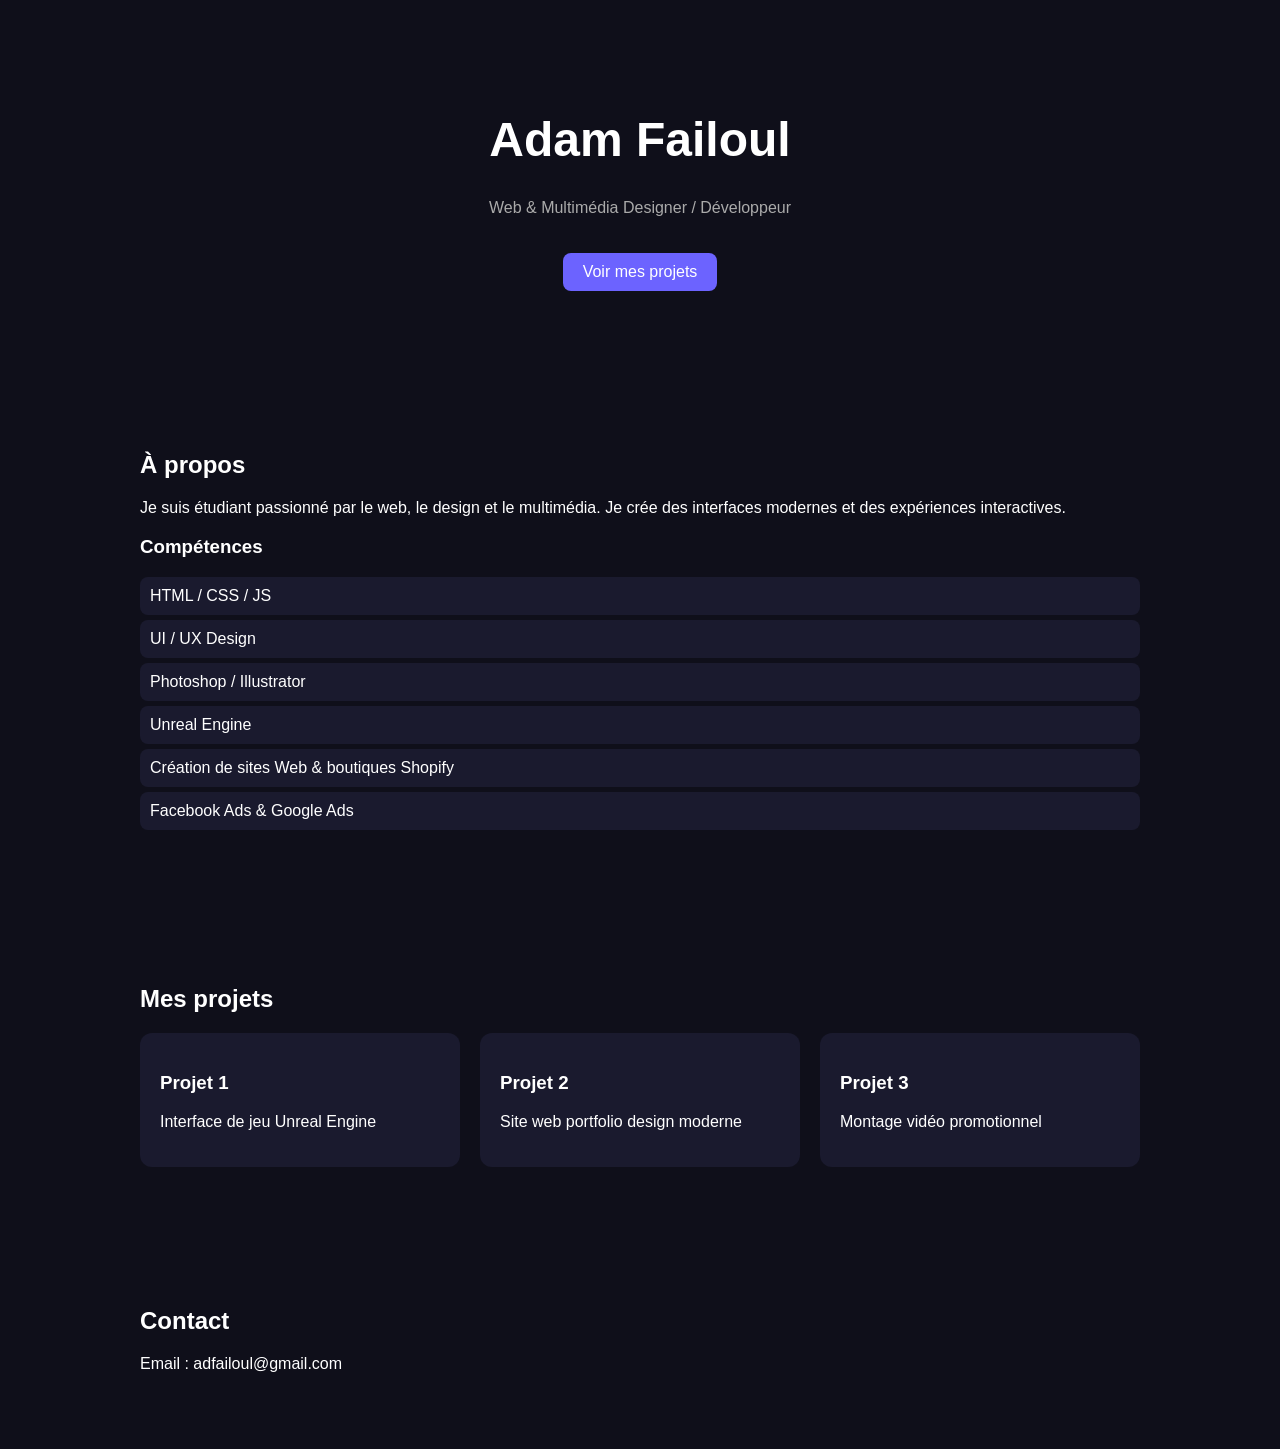
==== index.html @ f7f746c8 "Add files via upload" ====
<!DOCTYPE html>
<html lang="fr">
<head>
  <meta charset="UTF-8">
  <meta name="viewport" content="width=device-width, initial-scale=1.0">
  <title>Mon Portfolio</title>
  <link rel="stylesheet" href="style.css">
</head>

<body>

<header>
  <h1>Adam Failoul</h1>
  <p>Web & Multimédia Designer / Développeur</p>
  <a href="#projects" class="btn">Voir mes projets</a>
</header>

<section id="about">
  <h2>À propos</h2>
  <p>
    Je suis étudiant passionné par le web, le design et le multimédia.
    Je crée des interfaces modernes et des expériences interactives.
  </p>

  <h3>Compétences</h3>
  <ul>
    <li>HTML / CSS / JS</li>
    <li>UI / UX Design</li>
    <li>Photoshop / Illustrator</li>
    <li>Unreal Engine </li>
    <li>Création de sites Web & boutiques Shopify </li>
    <li>Facebook Ads & Google Ads </li>

  </ul>
</section>

<section id="projects">
  <h2>Mes projets</h2>

  <div class="grid">

    <div class="card">
      <h3>Projet 1</h3>
      <p>Interface de jeu Unreal Engine</p>
    </div>

    <div class="card">
      <h3>Projet 2</h3>
      <p>Site web portfolio design moderne</p>
    </div>

    <div class="card">
      <h3>Projet 3</h3>
      <p>Montage vidéo promotionnel</p>
    </div>

  </div>
</section>

<section id="contact">
  <h2>Contact</h2>
  <p>Email : adfailoul@gmail.com</p>
</section>

</body>
</html>
---- style.css ----
body {
  margin: 0;
  font-family: Arial, sans-serif;
  background: #0f0f1a;
  color: white;
}

/* HEADER */
header {
  text-align: center;
  padding: 80px 20px;
}

header h1 {
  font-size: 3em;
}

header p {
  color: #aaa;
}

.btn {
  display: inline-block;
  margin-top: 20px;
  padding: 10px 20px;
  background: #6c63ff;
  color: white;
  text-decoration: none;
  border-radius: 8px;
}

/* SECTIONS */
section {
  padding: 60px 20px;
  max-width: 1000px;
  margin: auto;
}

/* PROJECT GRID */
.grid {
  display: grid;
  grid-template-columns: repeat(auto-fit, minmax(250px, 1fr));
  gap: 20px;
}

.card {
  background: #1a1a2e;
  padding: 20px;
  border-radius: 12px;
  transition: 0.3s;
}

.card:hover {
  transform: translateY(-5px);
  background: #222244;
}

/* LIST */
ul {
  list-style: none;
  padding: 0;
}

ul li {
  background: #1a1a2e;
  margin: 5px 0;
  padding: 10px;
  border-radius: 8px;
}
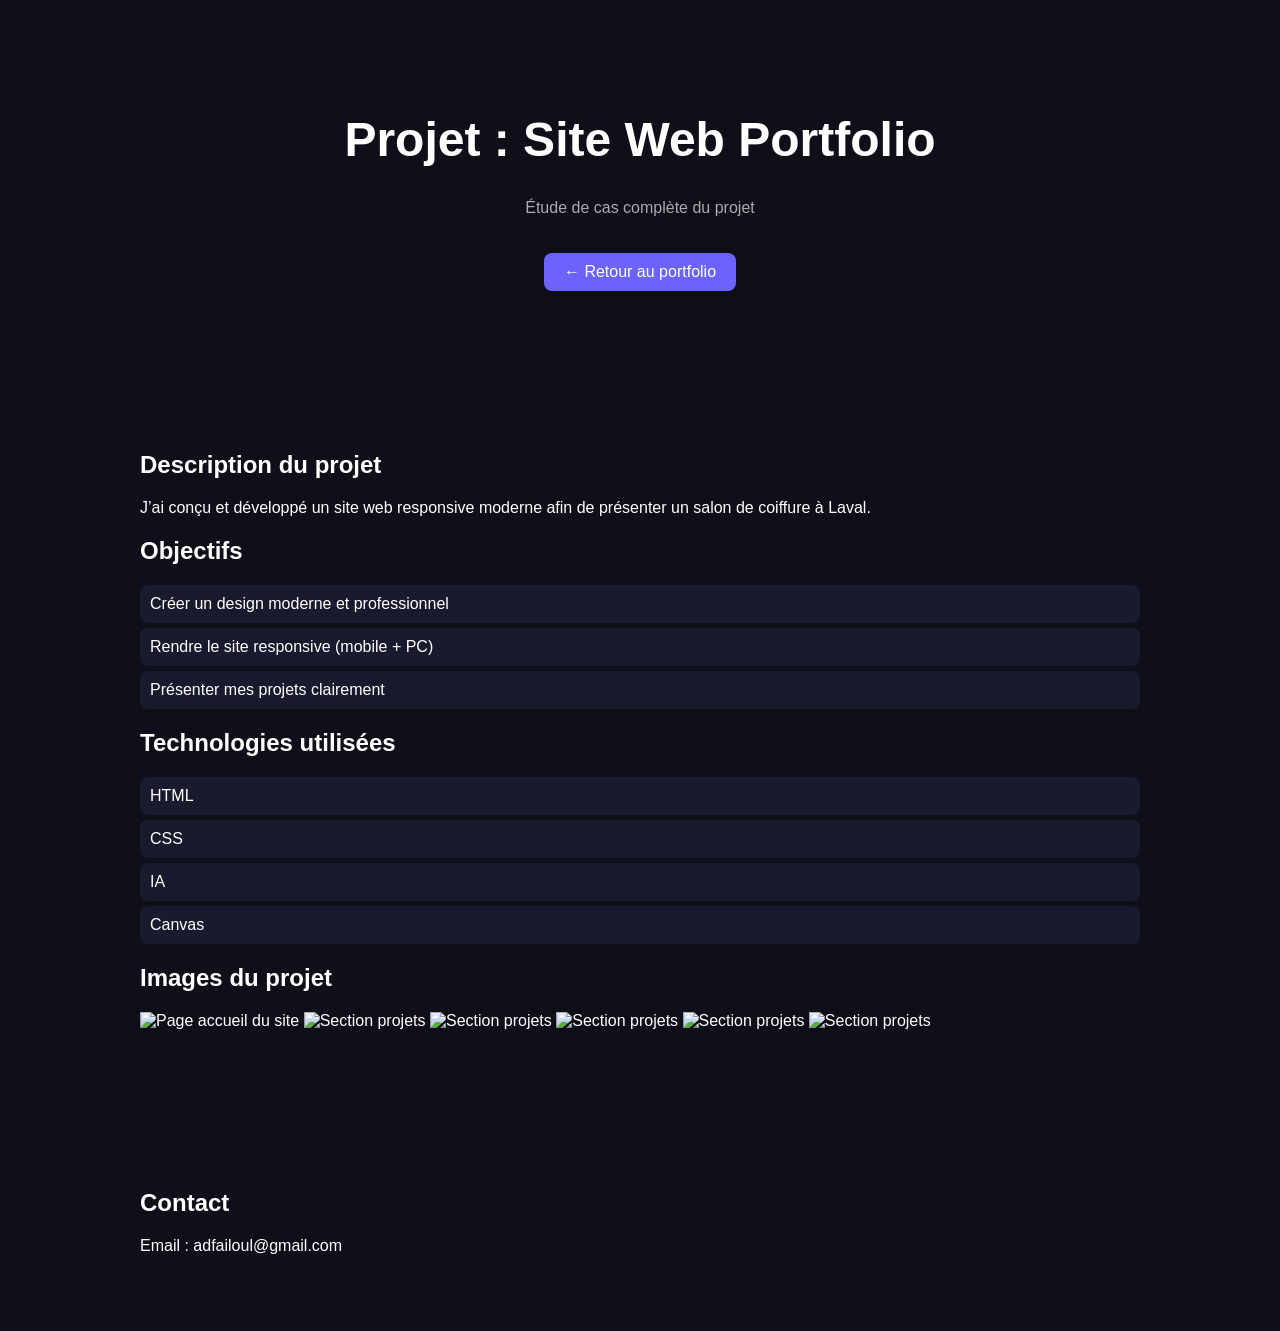
==== commit b1068275: "Update index.html" ====
--- a/index.html
+++ b/index.html
@@ -3,58 +3,50 @@
 <head>
   <meta charset="UTF-8">
   <meta name="viewport" content="width=device-width, initial-scale=1.0">
-  <title>Mon Portfolio</title>
+  <title>Projet Site Web | Adam Failoul</title>
   <link rel="stylesheet" href="style.css">
 </head>
 
 <body>
 
 <header>
-  <h1>Adam Failoul</h1>
-  <p>Web & Multimédia Designer / Développeur</p>
-  <a href="#projects" class="btn">Voir mes projets</a>
+  <h1>Projet : Site Web Portfolio</h1>
+  <p>Étude de cas complète du projet</p>
+  <a href="index.html" class="btn">← Retour au portfolio</a>
 </header>
 
-<section id="about">
-  <h2>À propos</h2>
+<section class="project-detail">
+
+  <h2>Description du projet</h2>
   <p>
-    Je suis étudiant passionné par le web, le design et le multimédia.
-    Je crée des interfaces modernes et des expériences interactives.
+    J’ai conçu et développé un site web responsive moderne afin de présenter un salon de coiffure à Laval.
   </p>
 
-  <h3>Compétences</h3>
+  <h2>Objectifs</h2>
   <ul>
-    <li>HTML / CSS / JS</li>
-    <li>UI / UX Design</li>
-    <li>Photoshop / Illustrator</li>
-    <li>Unreal Engine </li>
-    <li>Création de sites Web & boutiques Shopify </li>
-    <li>Facebook Ads & Google Ads </li>
+    <li>Créer un design moderne et professionnel</li>
+    <li>Rendre le site responsive (mobile + PC)</li>
+    <li>Présenter mes projets clairement</li>
+  </ul>
+
+  <h2>Technologies utilisées</h2>
+  <ul>
+    <li>HTML</li>
+    <li>CSS</li>
+    <li>IA</li>
+    <li>Canvas</li>
 
   </ul>
-</section>
 
-<section id="projects">
-  <h2>Mes projets</h2>
+  <h2>Images du projet</h2>
 
-  <div class="grid">
+  <img src="images/logoNadiaStyle.png" alt="Page accueil du site" style="width:100%; margin-bottom:20px;">
+  <img src="images/image1.png" alt="Section projets" style="width:100%; margin-bottom:20px;">
+  <img src="images/image2.png" alt="Section projets" style="width:100%; margin-bottom:20px;">
+  <img src="images/image3.png" alt="Section projets" style="width:100%; margin-bottom:20px;">
+  <img src="images/image4.png" alt="Section projets" style="width:100%; margin-bottom:20px;">
+  <img src="images/image5.png" alt="Section projets" style="width:100%; margin-bottom:20px;">
 
-    <div class="card">
-      <h3>Projet 1</h3>
-      <p>Interface de jeu Unreal Engine</p>
-    </div>
-
-    <div class="card">
-      <h3>Projet 2</h3>
-      <p>Site web portfolio design moderne</p>
-    </div>
-
-    <div class="card">
-      <h3>Projet 3</h3>
-      <p>Montage vidéo promotionnel</p>
-    </div>
-
-  </div>
 </section>
 
 <section id="contact">
@@ -63,4 +55,4 @@
 </section>
 
 </body>
-</html>+</html>
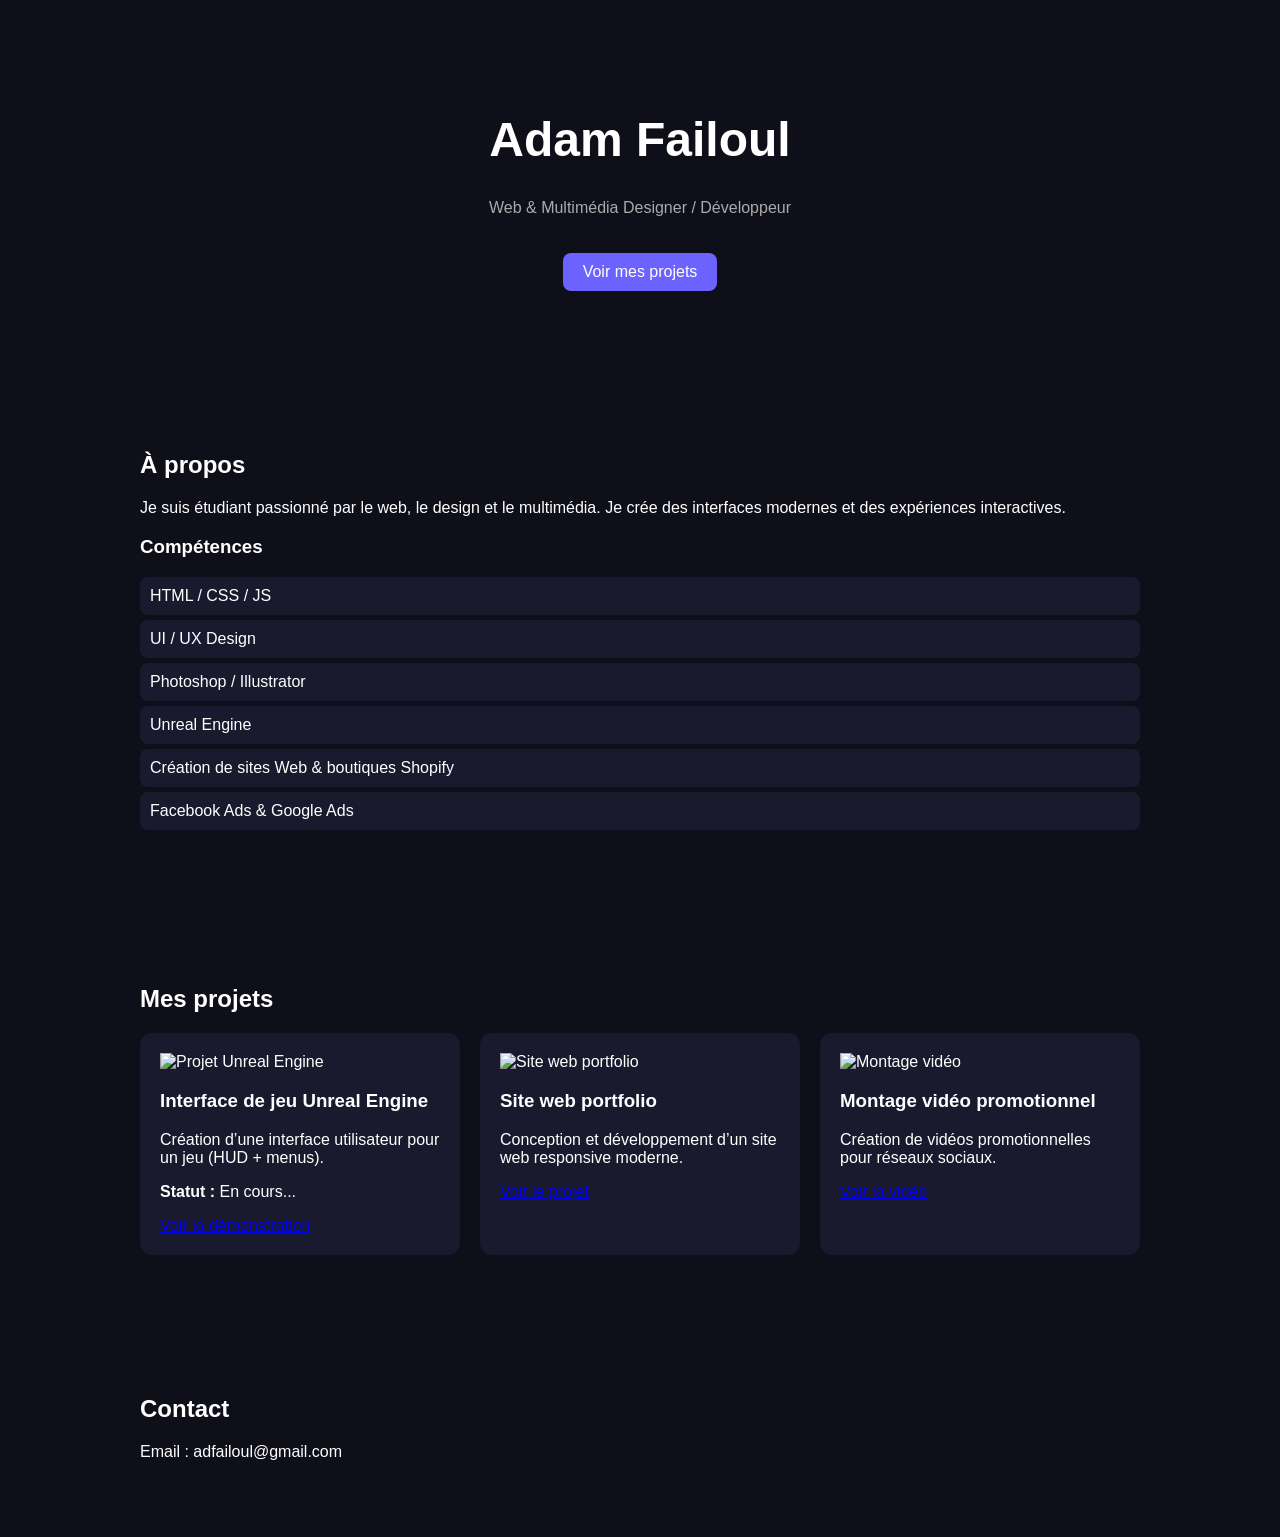
==== commit 59142b9c: "Update index.html" ====
--- a/index.html
+++ b/index.html
@@ -3,50 +3,86 @@
 <head>
   <meta charset="UTF-8">
   <meta name="viewport" content="width=device-width, initial-scale=1.0">
-  <title>Projet Site Web | Adam Failoul</title>
+  <title>Adam Failoul | Portfolio</title>
   <link rel="stylesheet" href="style.css">
 </head>
 
 <body>
 
 <header>
-  <h1>Projet : Site Web Portfolio</h1>
-  <p>Étude de cas complète du projet</p>
-  <a href="index.html" class="btn">← Retour au portfolio</a>
+  <h1>Adam Failoul</h1>
+  <p>Web & Multimédia Designer / Développeur</p>
+  <a href="#projects" class="btn">Voir mes projets</a>
 </header>
 
-<section class="project-detail">
-
-  <h2>Description du projet</h2>
+<section id="about">
+  <h2>À propos</h2>
   <p>
-    J’ai conçu et développé un site web responsive moderne afin de présenter un salon de coiffure à Laval.
+    Je suis étudiant passionné par le web, le design et le multimédia.
+    Je crée des interfaces modernes et des expériences interactives.
   </p>
 
-  <h2>Objectifs</h2>
+  <h3>Compétences</h3>
   <ul>
-    <li>Créer un design moderne et professionnel</li>
-    <li>Rendre le site responsive (mobile + PC)</li>
-    <li>Présenter mes projets clairement</li>
+    <li>HTML / CSS / JS</li>
+    <li>UI / UX Design</li>
+    <li>Photoshop / Illustrator</li>
+    <li>Unreal Engine</li>
+    <li>Création de sites Web & boutiques Shopify</li>
+    <li>Facebook Ads & Google Ads</li>
   </ul>
+</section>
 
-  <h2>Technologies utilisées</h2>
-  <ul>
-    <li>HTML</li>
-    <li>CSS</li>
-    <li>IA</li>
-    <li>Canvas</li>
+<section id="projects">
+  <h2>Mes projets</h2>
 
-  </ul>
+  <div class="grid">
 
-  <h2>Images du projet</h2>
+    <!-- PROJET 1 -->
+    <div class="card">
+      <img src="images/unreal-project.jpg" alt="Projet Unreal Engine">
 
-  <img src="images/logoNadiaStyle.png" alt="Page accueil du site" style="width:100%; margin-bottom:20px;">
-  <img src="images/image1.png" alt="Section projets" style="width:100%; margin-bottom:20px;">
-  <img src="images/image2.png" alt="Section projets" style="width:100%; margin-bottom:20px;">
-  <img src="images/image3.png" alt="Section projets" style="width:100%; margin-bottom:20px;">
-  <img src="images/image4.png" alt="Section projets" style="width:100%; margin-bottom:20px;">
-  <img src="images/image5.png" alt="Section projets" style="width:100%; margin-bottom:20px;">
+      <h3>Interface de jeu Unreal Engine</h3>
+      <p>
+        Création d’une interface utilisateur pour un jeu (HUD + menus).
+      </p>
 
+      <p><strong>Statut :</strong> En cours...</p>
+
+      <a href="https://ton-lien-video.com" target="_blank">
+        Voir la démonstration
+      </a>
+    </div>
+
+    <!-- PROJET 2 -->
+    <div class="card">
+      <img src="images/portfolio-site.jpg" alt="Site web portfolio">
+
+      <h3>Site web portfolio</h3>
+      <p>
+        Conception et développement d’un site web responsive moderne.
+      </p>
+
+     <a href="projet-site-web.html" class="btn-projet">
+  Voir le projet
+</a>
+    </div>
+
+    <!-- PROJET 3 -->
+    <div class="card">
+      <img src="images/video-edit.jpg" alt="Montage vidéo">
+
+      <h3>Montage vidéo promotionnel</h3>
+      <p>
+        Création de vidéos promotionnelles pour réseaux sociaux.
+      </p>
+
+      <a href="https://www.instagram.com/nadia_style_coiffure/" target="_blank">
+        Voir la vidéo
+      </a>
+    </div>
+
+  </div>
 </section>
 
 <section id="contact">
--- a/style.css
+++ b/style.css
@@ -66,4 +66,13 @@
   margin: 5px 0;
   padding: 10px;
   border-radius: 8px;
-}+}
+.project-detail {
+  max-width: 900px;
+  margin: auto;
+  padding: 40px 20px;
+}
+
+.project-detail img {
+  border-radius: 10px;
+}
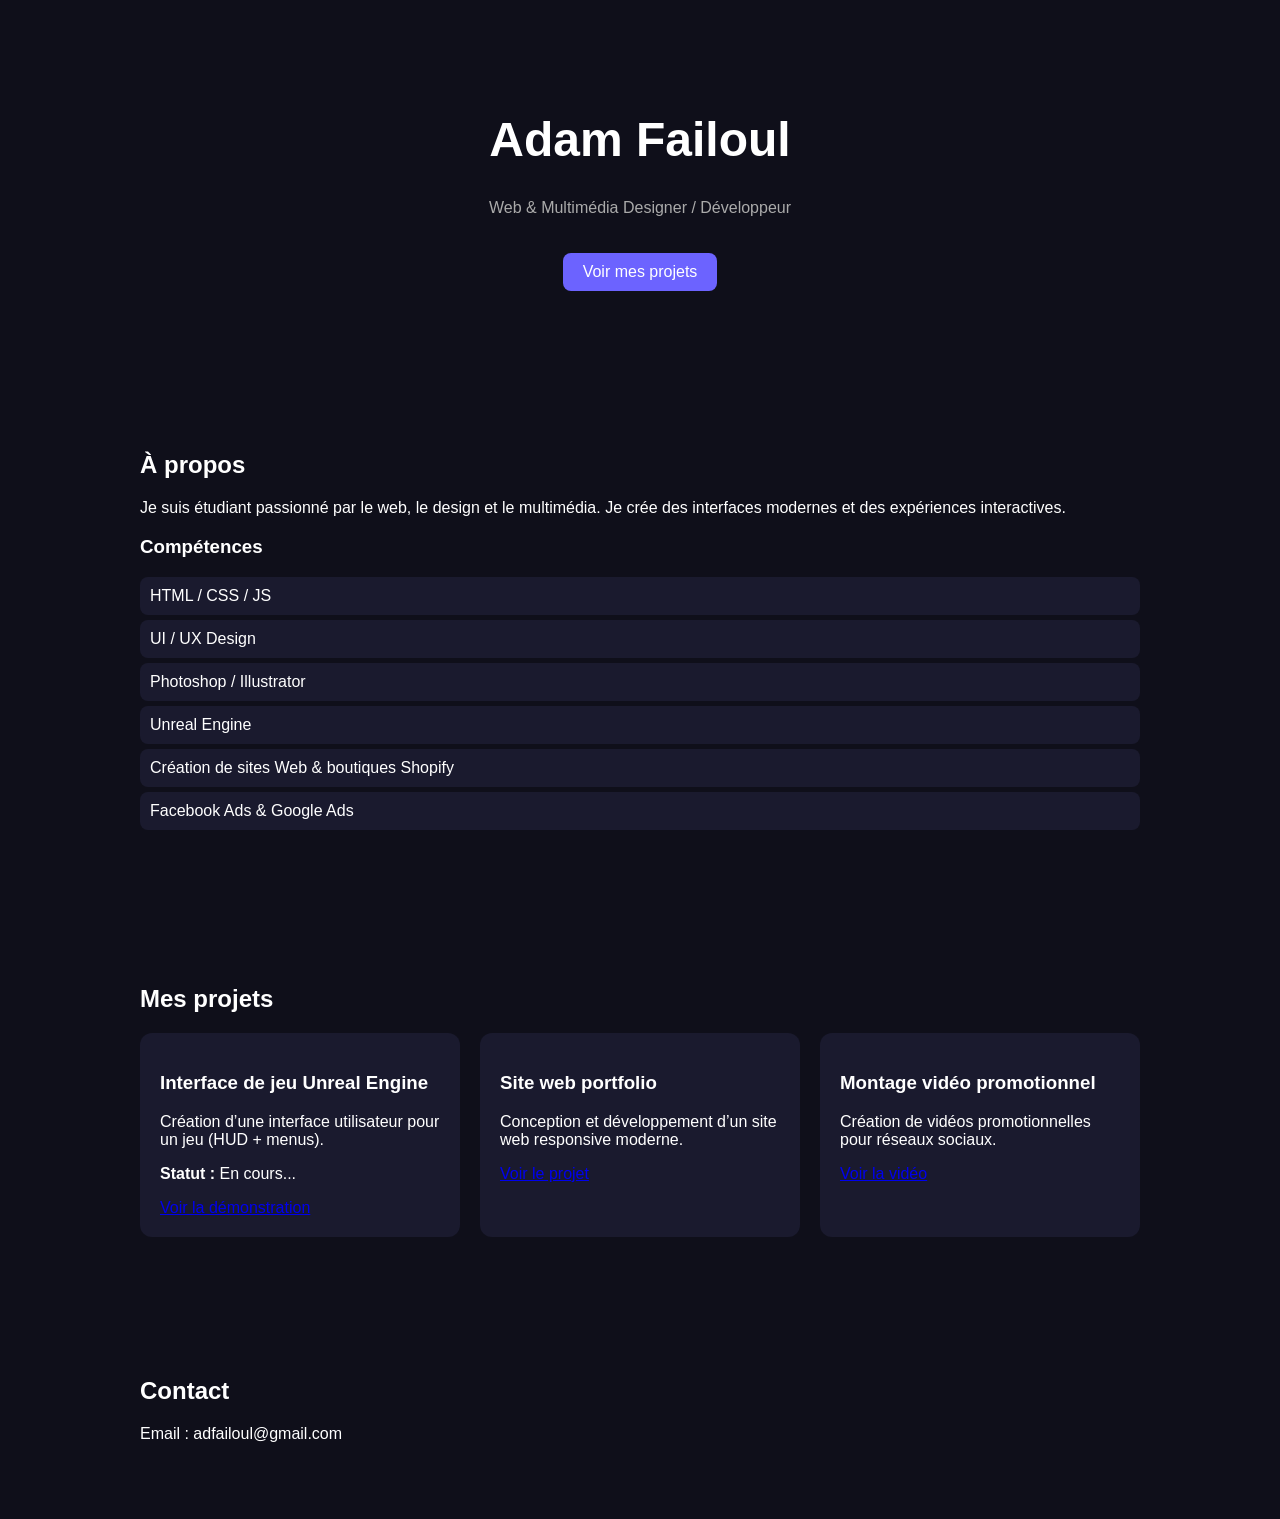
==== commit c2d1ec88: "Update index.html" ====
--- a/index.html
+++ b/index.html
@@ -40,7 +40,6 @@
 
     <!-- PROJET 1 -->
     <div class="card">
-      <img src="images/unreal-project.jpg" alt="Projet Unreal Engine">
 
       <h3>Interface de jeu Unreal Engine</h3>
       <p>
@@ -56,7 +55,7 @@
 
     <!-- PROJET 2 -->
     <div class="card">
-      <img src="images/portfolio-site.jpg" alt="Site web portfolio">
+      
 
       <h3>Site web portfolio</h3>
       <p>
@@ -70,7 +69,6 @@
 
     <!-- PROJET 3 -->
     <div class="card">
-      <img src="images/video-edit.jpg" alt="Montage vidéo">
 
       <h3>Montage vidéo promotionnel</h3>
       <p>
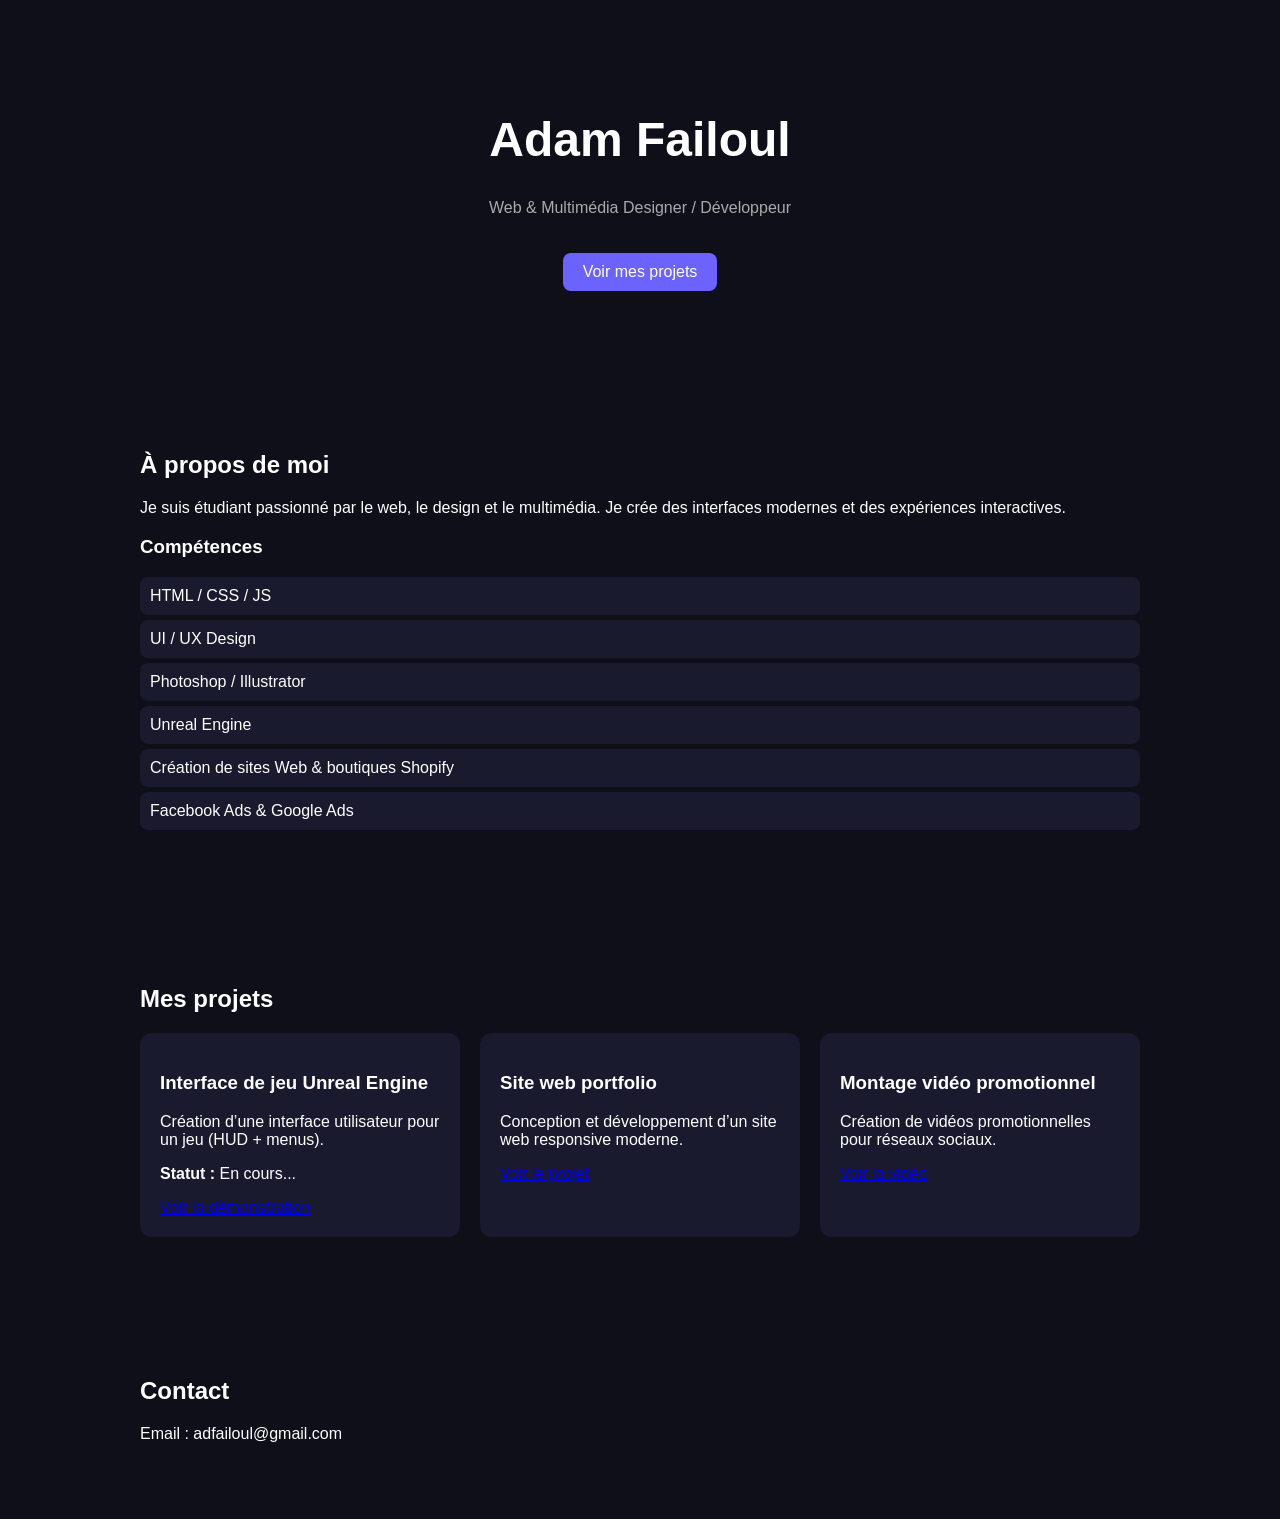
==== commit cfcbe41a: "Update index.html" ====
--- a/index.html
+++ b/index.html
@@ -16,7 +16,7 @@
 </header>
 
 <section id="about">
-  <h2>À propos</h2>
+  <h2>À propos de moi</h2>
   <p>
     Je suis étudiant passionné par le web, le design et le multimédia.
     Je crée des interfaces modernes et des expériences interactives.
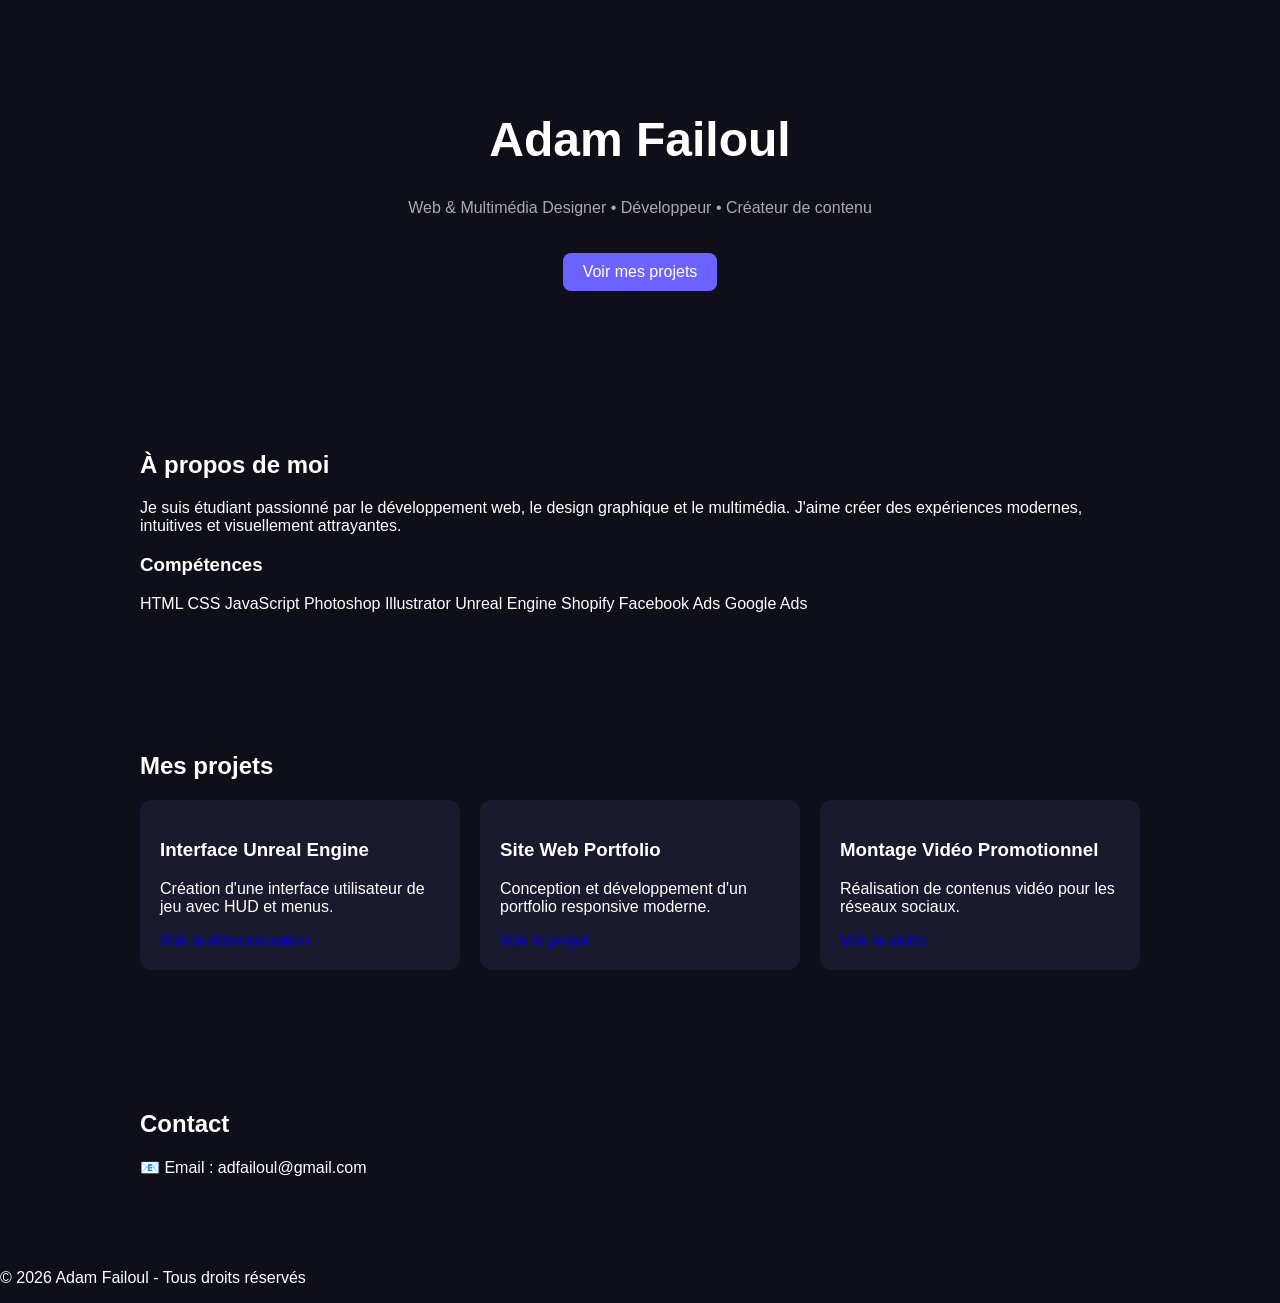
==== commit 2a154141: "Update index.html" ====
--- a/index.html
+++ b/index.html
@@ -1,92 +1,107 @@
 <!DOCTYPE html>
 <html lang="fr">
 <head>
-  <meta charset="UTF-8">
-  <meta name="viewport" content="width=device-width, initial-scale=1.0">
-  <title>Adam Failoul | Portfolio</title>
-  <link rel="stylesheet" href="style.css">
+    <meta charset="UTF-8">
+    <meta name="viewport" content="width=device-width, initial-scale=1.0">
+    <title>Adam Failoul | Portfolio</title>
+    <link rel="stylesheet" href="style.css">
 </head>
-
 <body>
 
 <header>
-  <h1>Adam Failoul</h1>
-  <p>Web & Multimédia Designer / Développeur</p>
-  <a href="#projects" class="btn">Voir mes projets</a>
+    <div class="hero">
+        <h1>Adam Failoul</h1>
+        <p>Web & Multimédia Designer • Développeur • Créateur de contenu</p>
+
+        <a href="#projects" class="btn">
+            Voir mes projets
+        </a>
+    </div>
 </header>
 
 <section id="about">
-  <h2>À propos de moi</h2>
-  <p>
-    Je suis étudiant passionné par le web, le design et le multimédia.
-    Je crée des interfaces modernes et des expériences interactives.
-  </p>
+    <h2>À propos de moi</h2>
 
-  <h3>Compétences</h3>
-  <ul>
-    <li>HTML / CSS / JS</li>
-    <li>UI / UX Design</li>
-    <li>Photoshop / Illustrator</li>
-    <li>Unreal Engine</li>
-    <li>Création de sites Web & boutiques Shopify</li>
-    <li>Facebook Ads & Google Ads</li>
-  </ul>
+    <p>
+        Je suis étudiant passionné par le développement web, le design
+        graphique et le multimédia. J'aime créer des expériences modernes,
+        intuitives et visuellement attrayantes.
+    </p>
+
+    <h3>Compétences</h3>
+
+    <div class="skills">
+        <span>HTML</span>
+        <span>CSS</span>
+        <span>JavaScript</span>
+        <span>Photoshop</span>
+        <span>Illustrator</span>
+        <span>Unreal Engine</span>
+        <span>Shopify</span>
+        <span>Facebook Ads</span>
+        <span>Google Ads</span>
+    </div>
 </section>
 
 <section id="projects">
-  <h2>Mes projets</h2>
 
-  <div class="grid">
+    <h2>Mes projets</h2>
 
-    <!-- PROJET 1 -->
-    <div class="card">
+    <div class="grid">
 
-      <h3>Interface de jeu Unreal Engine</h3>
-      <p>
-        Création d’une interface utilisateur pour un jeu (HUD + menus).
-      </p>
+        <div class="card">
+            <h3>Interface Unreal Engine</h3>
 
-      <p><strong>Statut :</strong> En cours...</p>
+            <p>
+                Création d'une interface utilisateur de jeu avec HUD et menus.
+            </p>
 
-      <a href="https://ton-lien-video.com" target="_blank">
-        Voir la démonstration
-      </a>
+            <a href="https://ton-lien-video.com" target="_blank">
+                Voir la démonstration
+            </a>
+        </div>
+
+        <div class="card">
+            <h3>Site Web Portfolio</h3>
+
+            <p>
+                Conception et développement d'un portfolio responsive moderne.
+            </p>
+
+            <a href="projet-site-web.html">
+                Voir le projet
+            </a>
+        </div>
+
+        <div class="card">
+            <h3>Montage Vidéo Promotionnel</h3>
+
+            <p>
+                Réalisation de contenus vidéo pour les réseaux sociaux.
+            </p>
+
+            <a href="https://www.instagram.com/nadia_style_coiffure/" target="_blank">
+                Voir la vidéo
+            </a>
+        </div>
+
     </div>
 
-    <!-- PROJET 2 -->
-    <div class="card">
-      
-
-      <h3>Site web portfolio</h3>
-      <p>
-        Conception et développement d’un site web responsive moderne.
-      </p>
-
-     <a href="projet-site-web.html" class="btn-projet">
-  Voir le projet
-</a>
-    </div>
-
-    <!-- PROJET 3 -->
-    <div class="card">
-
-      <h3>Montage vidéo promotionnel</h3>
-      <p>
-        Création de vidéos promotionnelles pour réseaux sociaux.
-      </p>
-
-      <a href="https://www.instagram.com/nadia_style_coiffure/" target="_blank">
-        Voir la vidéo
-      </a>
-    </div>
-
-  </div>
 </section>
 
 <section id="contact">
-  <h2>Contact</h2>
-  <p>Email : adfailoul@gmail.com</p>
+
+    <h2>Contact</h2>
+
+    <p>
+        📧 Email : adfailoul@gmail.com
+    </p>
+
 </section>
+
+<footer>
+    <p>© 2026 Adam Failoul - Tous droits réservés</p>
+</footer>
 
 </body>
 </html>
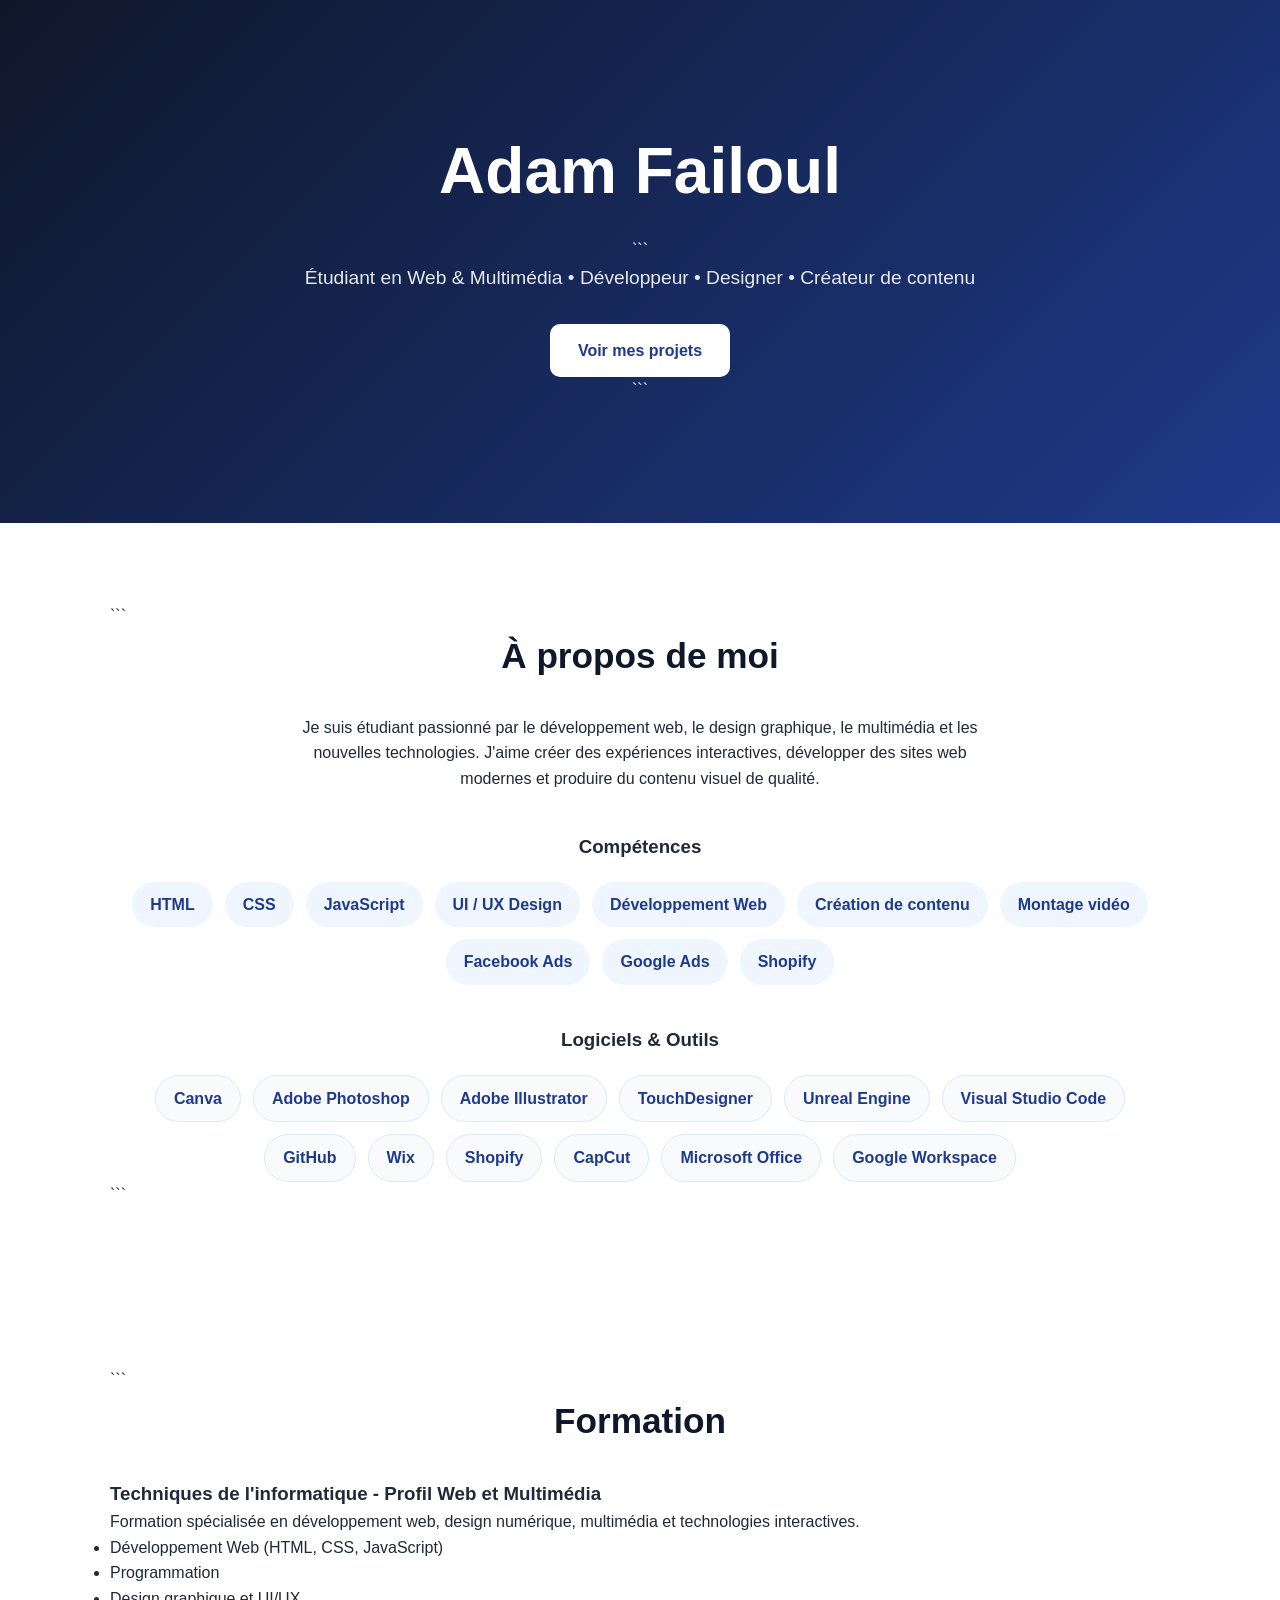
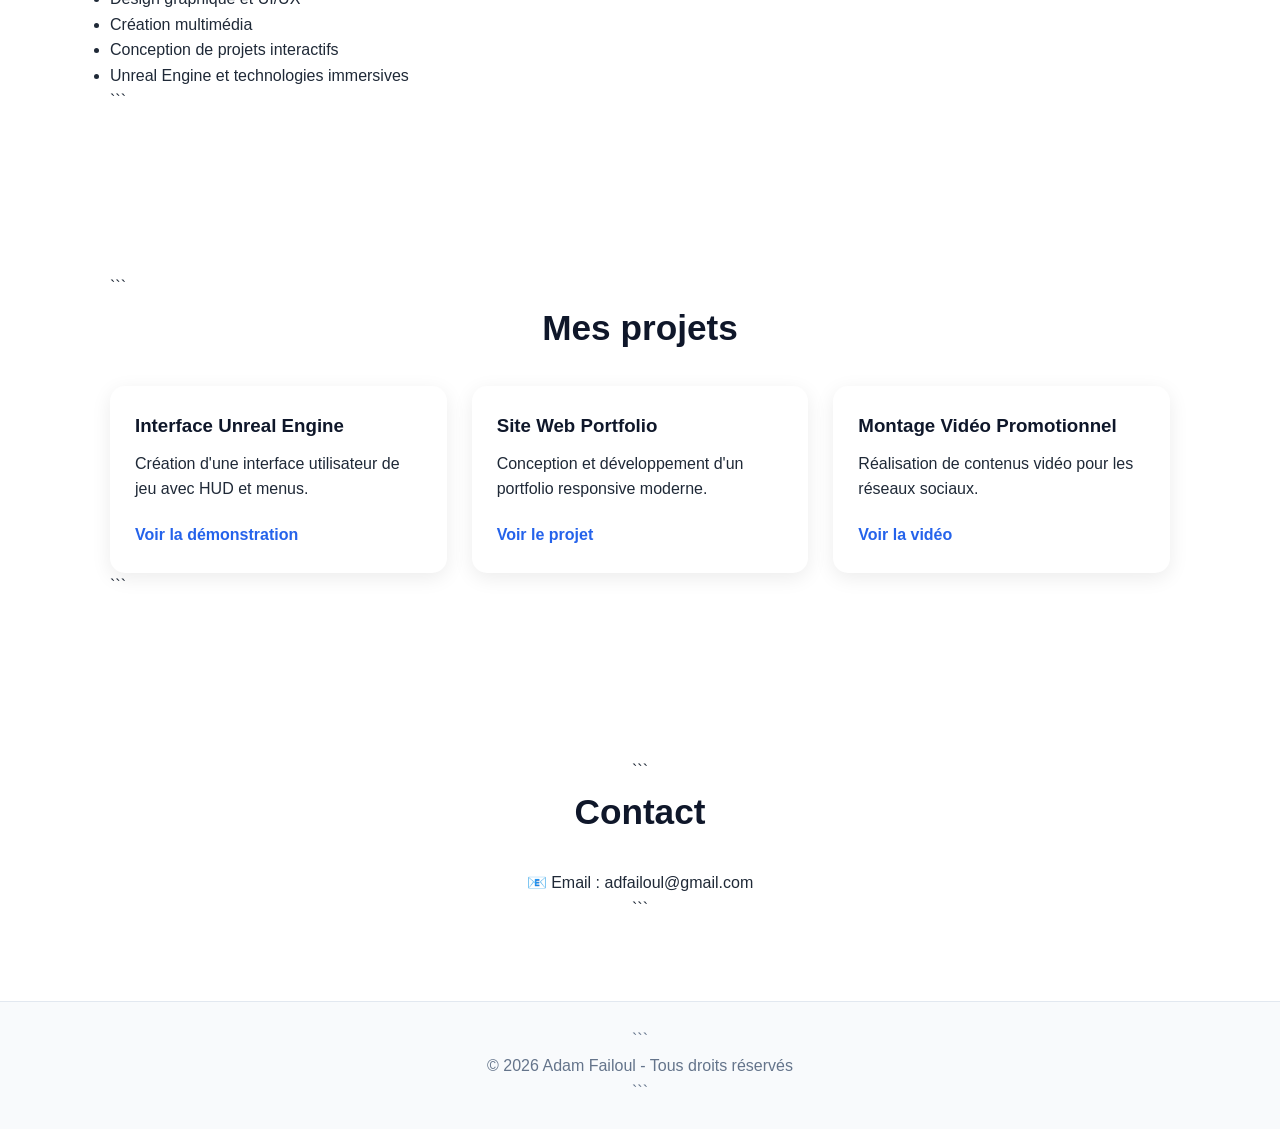
==== commit ce9ea57a: "Update index.html" ====
--- a/index.html
+++ b/index.html
@@ -1,4 +1,5 @@
 <!DOCTYPE html>
+
 <html lang="fr">
 <head>
     <meta charset="UTF-8">
@@ -11,97 +12,171 @@
 <header>
     <div class="hero">
         <h1>Adam Failoul</h1>
-        <p>Web & Multimédia Designer • Développeur • Créateur de contenu</p>
 
-        <a href="#projects" class="btn">
-            Voir mes projets
-        </a>
-    </div>
+```
+    <p>
+        Étudiant en Web & Multimédia • Développeur • Designer • Créateur de contenu
+    </p>
+
+    <a href="#projects" class="btn">
+        Voir mes projets
+    </a>
+</div>
+```
+
 </header>
 
+<!-- À PROPOS -->
+
 <section id="about">
-    <h2>À propos de moi</h2>
+
+```
+<h2>À propos de moi</h2>
+
+<p>
+    Je suis étudiant passionné par le développement web, le design graphique,
+    le multimédia et les nouvelles technologies. J'aime créer des expériences
+    interactives, développer des sites web modernes et produire du contenu
+    visuel de qualité.
+</p>
+
+<h3>Compétences</h3>
+
+<div class="skills">
+    <span>HTML</span>
+    <span>CSS</span>
+    <span>JavaScript</span>
+    <span>UI / UX Design</span>
+    <span>Développement Web</span>
+    <span>Création de contenu</span>
+    <span>Montage vidéo</span>
+    <span>Facebook Ads</span>
+    <span>Google Ads</span>
+    <span>Shopify</span>
+</div>
+
+<h3>Logiciels & Outils</h3>
+
+<div class="software">
+    <span>Canva</span>
+    <span>Adobe Photoshop</span>
+    <span>Adobe Illustrator</span>
+    <span>TouchDesigner</span>
+    <span>Unreal Engine</span>
+    <span>Visual Studio Code</span>
+    <span>GitHub</span>
+    <span>Wix</span>
+    <span>Shopify</span>
+    <span>CapCut</span>
+    <span>Microsoft Office</span>
+    <span>Google Workspace</span>
+</div>
+```
+
+</section>
+
+<!-- FORMATION -->
+
+<section id="education">
+
+```
+<h2>Formation</h2>
+
+<div class="education-card">
+
+    <h3>Techniques de l'informatique - Profil Web et Multimédia</h3>
 
     <p>
-        Je suis étudiant passionné par le développement web, le design
-        graphique et le multimédia. J'aime créer des expériences modernes,
-        intuitives et visuellement attrayantes.
+        Formation spécialisée en développement web, design numérique,
+        multimédia et technologies interactives.
     </p>
 
-    <h3>Compétences</h3>
+    <ul>
+        <li>Développement Web (HTML, CSS, JavaScript)</li>
+        <li>Programmation</li>
+        <li>Design graphique et UI/UX</li>
+        <li>Création multimédia</li>
+        <li>Conception de projets interactifs</li>
+        <li>Unreal Engine et technologies immersives</li>
+    </ul>
 
-    <div class="skills">
-        <span>HTML</span>
-        <span>CSS</span>
-        <span>JavaScript</span>
-        <span>Photoshop</span>
-        <span>Illustrator</span>
-        <span>Unreal Engine</span>
-        <span>Shopify</span>
-        <span>Facebook Ads</span>
-        <span>Google Ads</span>
-    </div>
+</div>
+```
+
 </section>
+
+<!-- PROJETS -->
 
 <section id="projects">
 
-    <h2>Mes projets</h2>
+```
+<h2>Mes projets</h2>
 
-    <div class="grid">
+<div class="grid">
 
-        <div class="card">
-            <h3>Interface Unreal Engine</h3>
+    <div class="card">
+        <h3>Interface Unreal Engine</h3>
 
-            <p>
-                Création d'une interface utilisateur de jeu avec HUD et menus.
-            </p>
+        <p>
+            Création d'une interface utilisateur de jeu avec HUD et menus.
+        </p>
 
-            <a href="https://ton-lien-video.com" target="_blank">
-                Voir la démonstration
-            </a>
-        </div>
+        <a href="https://ton-lien-video.com" target="_blank">
+            Voir la démonstration
+        </a>
+    </div>
 
-        <div class="card">
-            <h3>Site Web Portfolio</h3>
+    <div class="card">
+        <h3>Site Web Portfolio</h3>
 
-            <p>
-                Conception et développement d'un portfolio responsive moderne.
-            </p>
+        <p>
+            Conception et développement d'un portfolio responsive moderne.
+        </p>
 
-            <a href="projet-site-web.html">
-                Voir le projet
-            </a>
-        </div>
+        <a href="projet-site-web.html">
+            Voir le projet
+        </a>
+    </div>
 
-        <div class="card">
-            <h3>Montage Vidéo Promotionnel</h3>
+    <div class="card">
+        <h3>Montage Vidéo Promotionnel</h3>
 
-            <p>
-                Réalisation de contenus vidéo pour les réseaux sociaux.
-            </p>
+        <p>
+            Réalisation de contenus vidéo pour les réseaux sociaux.
+        </p>
 
-            <a href="https://www.instagram.com/nadia_style_coiffure/" target="_blank">
-                Voir la vidéo
-            </a>
-        </div>
+        <a href="https://www.instagram.com/nadia_style_coiffure/" target="_blank">
+            Voir la vidéo
+        </a>
+    </div>
 
-    </div>
+</div>
+```
 
 </section>
 
+<!-- CONTACT -->
+
 <section id="contact">
 
-    <h2>Contact</h2>
+```
+<h2>Contact</h2>
 
-    <p>
-        📧 Email : adfailoul@gmail.com
-    </p>
+<p>📧 Email : adfailoul@gmail.com</p>
+```
 
 </section>
 
 <footer>
-    <p>© 2026 Adam Failoul - Tous droits réservés</p>
+
+```
+<p>
+    © 2026 Adam Failoul - Tous droits réservés
+</p>
+```
+
 </footer>
 
 </body>
 </html>
+
--- a/style.css
+++ b/style.css
@@ -1,78 +1,181 @@
-body {
-  margin: 0;
-  font-family: Arial, sans-serif;
-  background: #0f0f1a;
-  color: white;
+*{
+    margin:0;
+    padding:0;
+    box-sizing:border-box;
+}
+
+body{
+    font-family:Arial, sans-serif;
+    background:#ffffff;
+    color:#1f2937;
+    line-height:1.6;
 }
 
 /* HEADER */
-header {
-  text-align: center;
-  padding: 80px 20px;
+
+header{
+    background:linear-gradient(135deg,#0f172a,#1e3a8a);
+    color:white;
+    text-align:center;
+    padding:120px 20px;
 }
 
-header h1 {
-  font-size: 3em;
+.hero h1{
+    font-size:4rem;
+    margin-bottom:15px;
 }
 
-header p {
-  color: #aaa;
+.hero p{
+    font-size:1.2rem;
+    margin-bottom:30px;
+    opacity:0.9;
 }
 
-.btn {
-  display: inline-block;
-  margin-top: 20px;
-  padding: 10px 20px;
-  background: #6c63ff;
-  color: white;
-  text-decoration: none;
-  border-radius: 8px;
+.btn{
+    display:inline-block;
+    padding:14px 28px;
+    background:white;
+    color:#1e3a8a;
+    text-decoration:none;
+    border-radius:10px;
+    font-weight:bold;
+    transition:0.3s;
 }
 
-/* SECTIONS */
-section {
-  padding: 60px 20px;
-  max-width: 1000px;
-  margin: auto;
+.btn:hover{
+    transform:translateY(-3px);
 }
 
-/* PROJECT GRID */
-.grid {
-  display: grid;
-  grid-template-columns: repeat(auto-fit, minmax(250px, 1fr));
-  gap: 20px;
+/* Sections */
+
+section{
+    max-width:1100px;
+    margin:auto;
+    padding:80px 20px;
 }
 
-.card {
-  background: #1a1a2e;
-  padding: 20px;
-  border-radius: 12px;
-  transition: 0.3s;
+section h2{
+    text-align:center;
+    margin-bottom:30px;
+    font-size:2.2rem;
+    color:#0f172a;
 }
 
-.card:hover {
-  transform: translateY(-5px);
-  background: #222244;
+/* About */
+
+#about p{
+    text-align:center;
+    max-width:700px;
+    margin:auto;
 }
 
-/* LIST */
-ul {
-  list-style: none;
-  padding: 0;
+#about h3{
+    text-align:center;
+    margin-top:40px;
+    margin-bottom:20px;
 }
 
-ul li {
-  background: #1a1a2e;
-  margin: 5px 0;
-  padding: 10px;
-  border-radius: 8px;
-}
-.project-detail {
-  max-width: 900px;
-  margin: auto;
-  padding: 40px 20px;
+.skills{
+    display:flex;
+    flex-wrap:wrap;
+    justify-content:center;
+    gap:12px;
 }
 
-.project-detail img {
-  border-radius: 10px;
+.skills span{
+    background:#eff6ff;
+    color:#1e3a8a;
+    padding:10px 18px;
+    border-radius:30px;
+    font-weight:bold;
 }
+
+/* Projets */
+
+.grid{
+    display:grid;
+    grid-template-columns:repeat(auto-fit,minmax(300px,1fr));
+    gap:25px;
+}
+
+.card{
+    background:white;
+    border-radius:15px;
+    padding:25px;
+    box-shadow:0 5px 20px rgba(0,0,0,0.08);
+    transition:0.3s;
+}
+
+.card:hover{
+    transform:translateY(-8px);
+}
+
+.card h3{
+    margin-bottom:10px;
+    color:#0f172a;
+}
+
+.card p{
+    margin-bottom:20px;
+}
+
+.card a{
+    text-decoration:none;
+    color:#2563eb;
+    font-weight:bold;
+}
+
+/* Contact */
+
+#contact{
+    text-align:center;
+}
+
+/* Footer */
+
+footer{
+    text-align:center;
+    padding:25px;
+    background:#f8fafc;
+    color:#64748b;
+    border-top:1px solid #e2e8f0;
+}
+
+/* Mobile */
+
+@media(max-width:768px){
+
+    .hero h1{
+        font-size:2.5rem;
+    }
+
+    .hero p{
+        font-size:1rem;
+    }
+
+}
+/* Logiciels */
+
+.software{
+display:flex;
+flex-wrap:wrap;
+justify-content:center;
+gap:12px;
+margin-top:20px;
+}
+
+.software span{
+background:#f8fafc;
+border:1px solid #dbeafe;
+color:#1e3a8a;
+padding:10px 18px;
+border-radius:30px;
+font-weight:600;
+transition:0.3s;
+}
+
+.software span:hover{
+transform:translateY(-2px);
+background:#eff6ff;
+}
+
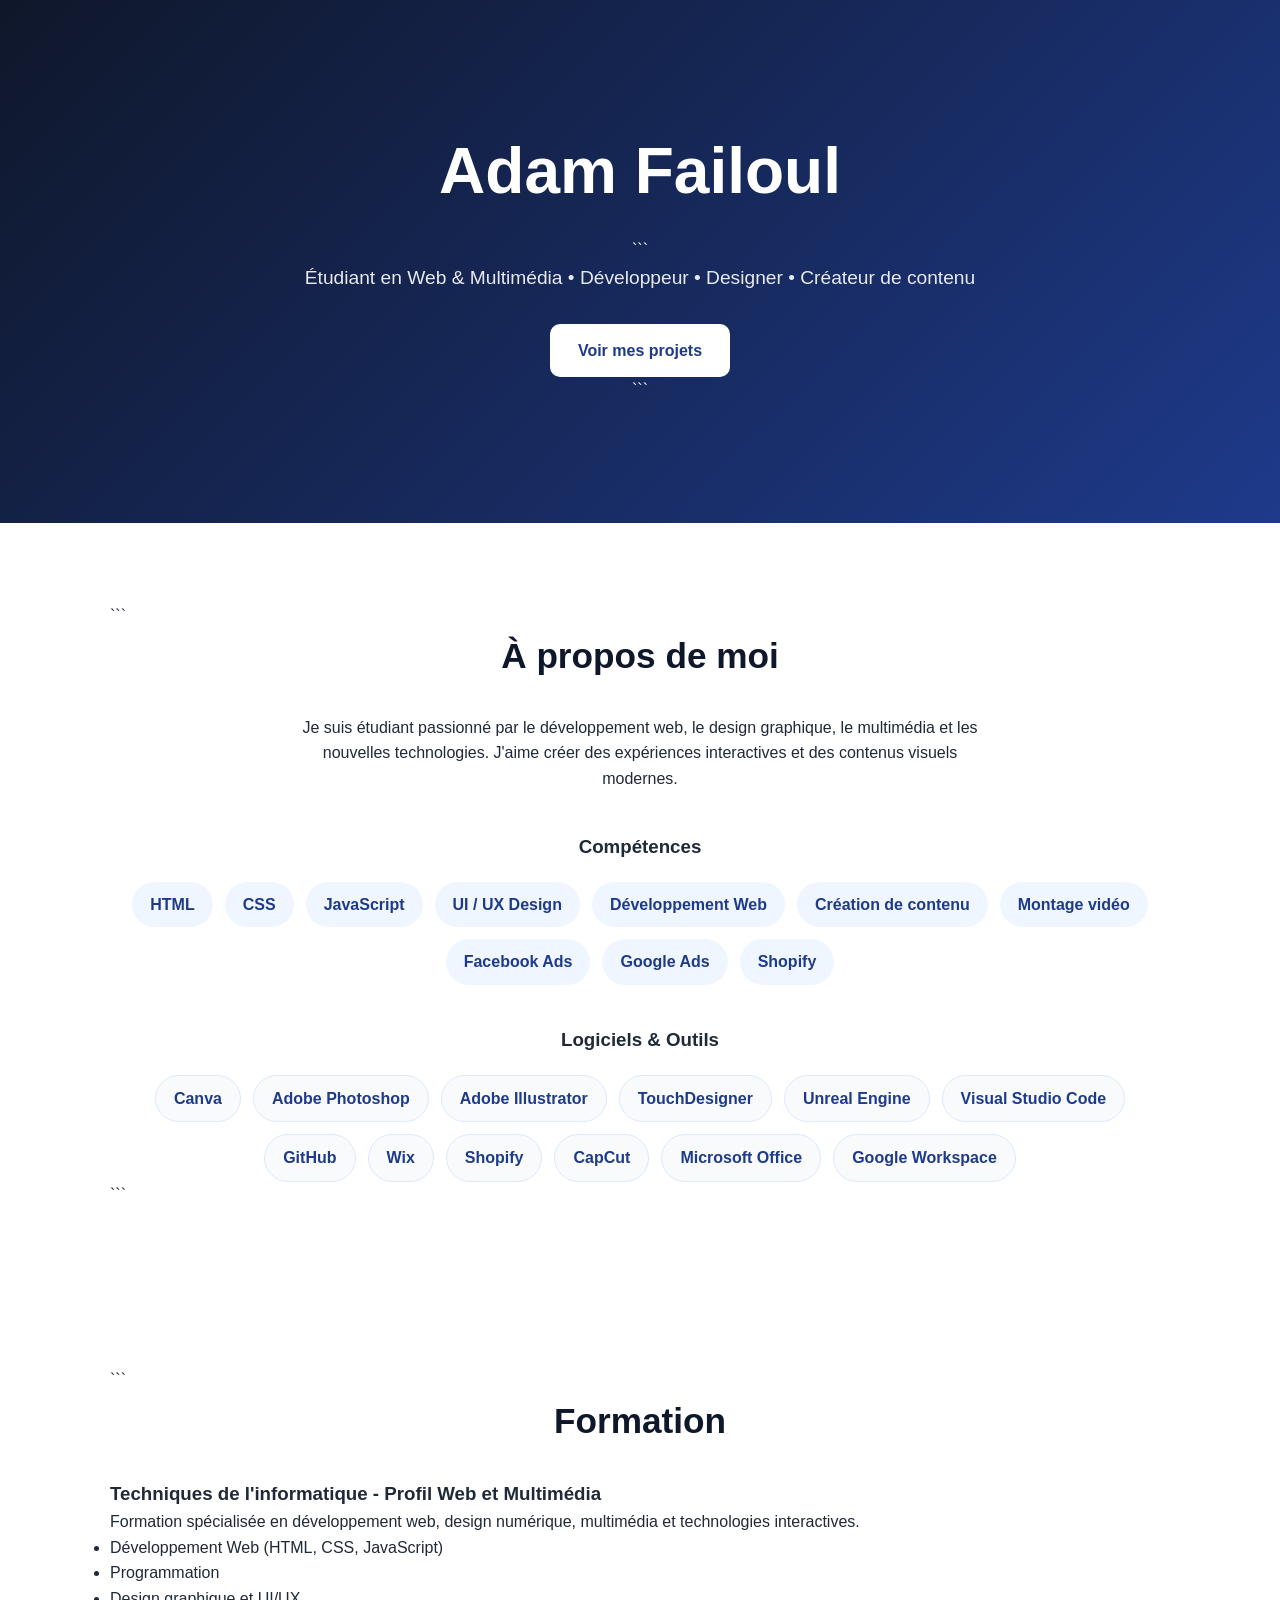
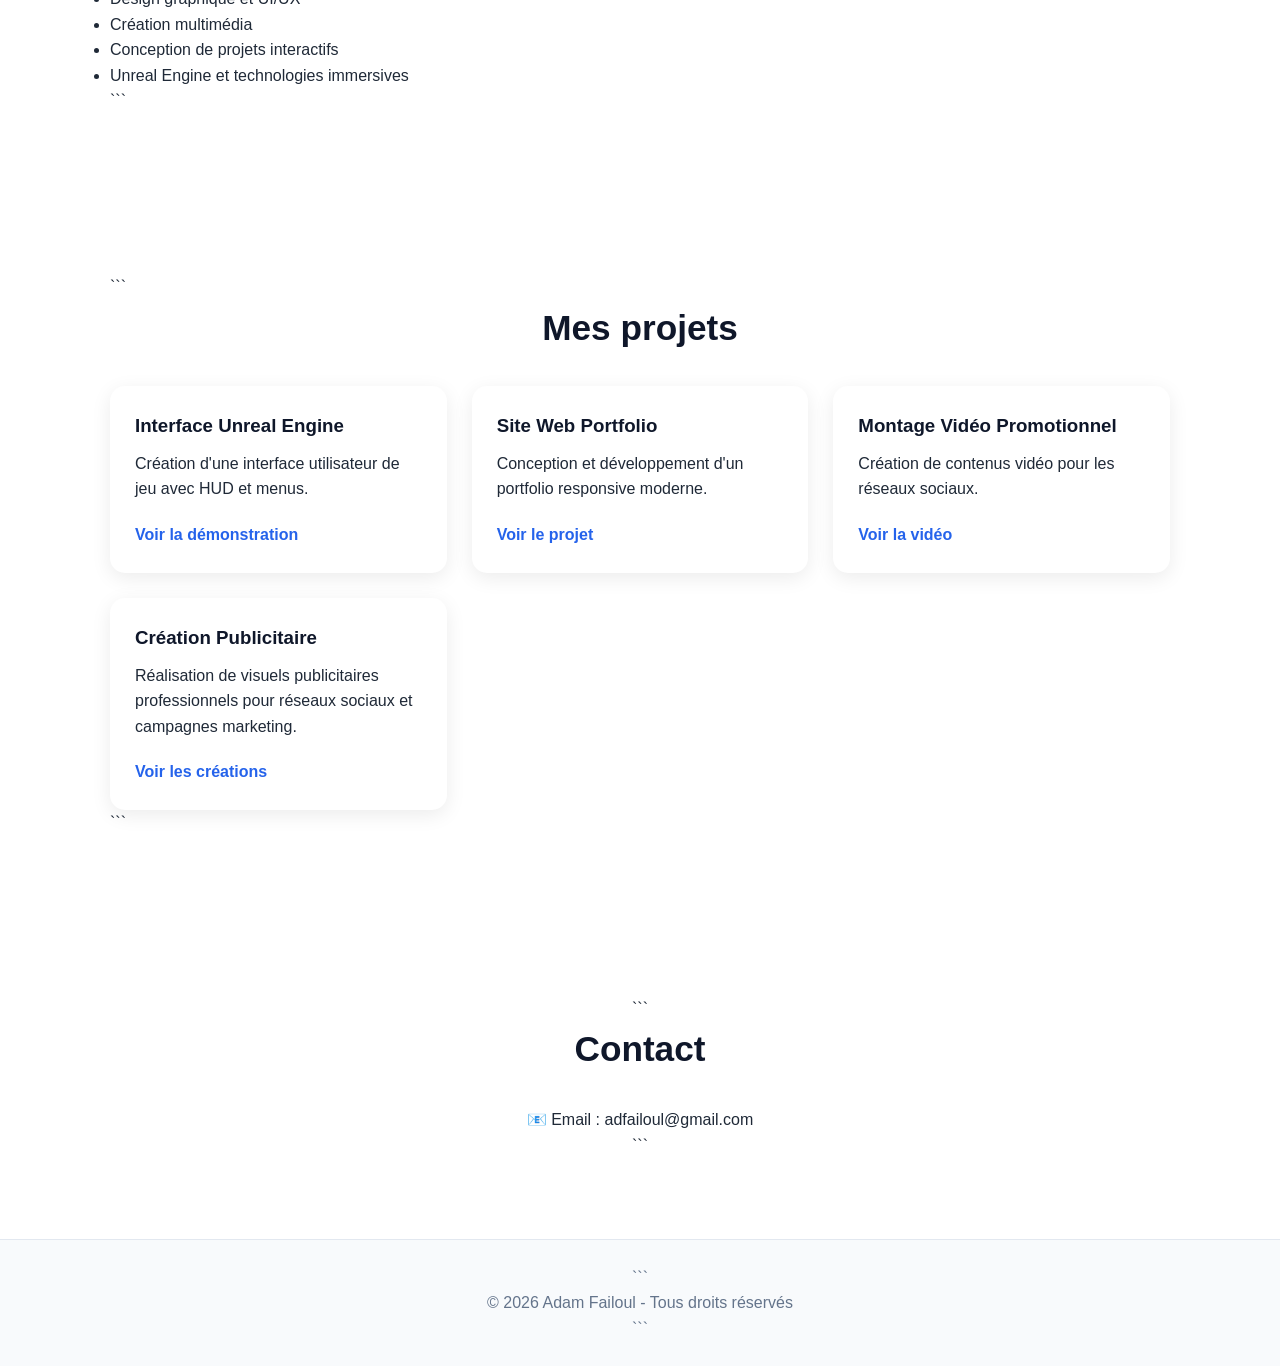
==== commit 9c5a61de: "Update index.html" ====
--- a/index.html
+++ b/index.html
@@ -36,8 +36,7 @@
 <p>
     Je suis étudiant passionné par le développement web, le design graphique,
     le multimédia et les nouvelles technologies. J'aime créer des expériences
-    interactives, développer des sites web modernes et produire du contenu
-    visuel de qualité.
+    interactives et des contenus visuels modernes.
 </p>
 
 <h3>Compétences</h3>
@@ -114,39 +113,42 @@
 
 <div class="grid">
 
+    <!-- PROJET 1 -->
     <div class="card">
         <h3>Interface Unreal Engine</h3>
-
-        <p>
-            Création d'une interface utilisateur de jeu avec HUD et menus.
-        </p>
-
+        <p>Création d'une interface utilisateur de jeu avec HUD et menus.</p>
         <a href="https://ton-lien-video.com" target="_blank">
             Voir la démonstration
         </a>
     </div>
 
+    <!-- PROJET 2 -->
     <div class="card">
         <h3>Site Web Portfolio</h3>
-
-        <p>
-            Conception et développement d'un portfolio responsive moderne.
-        </p>
-
+        <p>Conception et développement d'un portfolio responsive moderne.</p>
         <a href="projet-site-web.html">
             Voir le projet
         </a>
     </div>
 
+    <!-- PROJET 3 -->
     <div class="card">
         <h3>Montage Vidéo Promotionnel</h3>
+        <p>Création de contenus vidéo pour les réseaux sociaux.</p>
+        <a href="https://www.instagram.com/nadia_style_coiffure/" target="_blank">
+            Voir la vidéo
+        </a>
+    </div>
 
+    <!-- PROJET 4 (NOUVEAU) -->
+    <div class="card">
+        <h3>Création Publicitaire</h3>
         <p>
-            Réalisation de contenus vidéo pour les réseaux sociaux.
+            Réalisation de visuels publicitaires professionnels pour réseaux sociaux et campagnes marketing.
         </p>
 
-        <a href="https://www.instagram.com/nadia_style_coiffure/" target="_blank">
-            Voir la vidéo
+        <a href="publicite.html">
+            Voir les créations
         </a>
     </div>
 
@@ -170,13 +172,10 @@
 <footer>
 
 ```
-<p>
-    © 2026 Adam Failoul - Tous droits réservés
-</p>
+<p>© 2026 Adam Failoul - Tous droits réservés</p>
 ```
 
 </footer>
 
 </body>
 </html>
-
